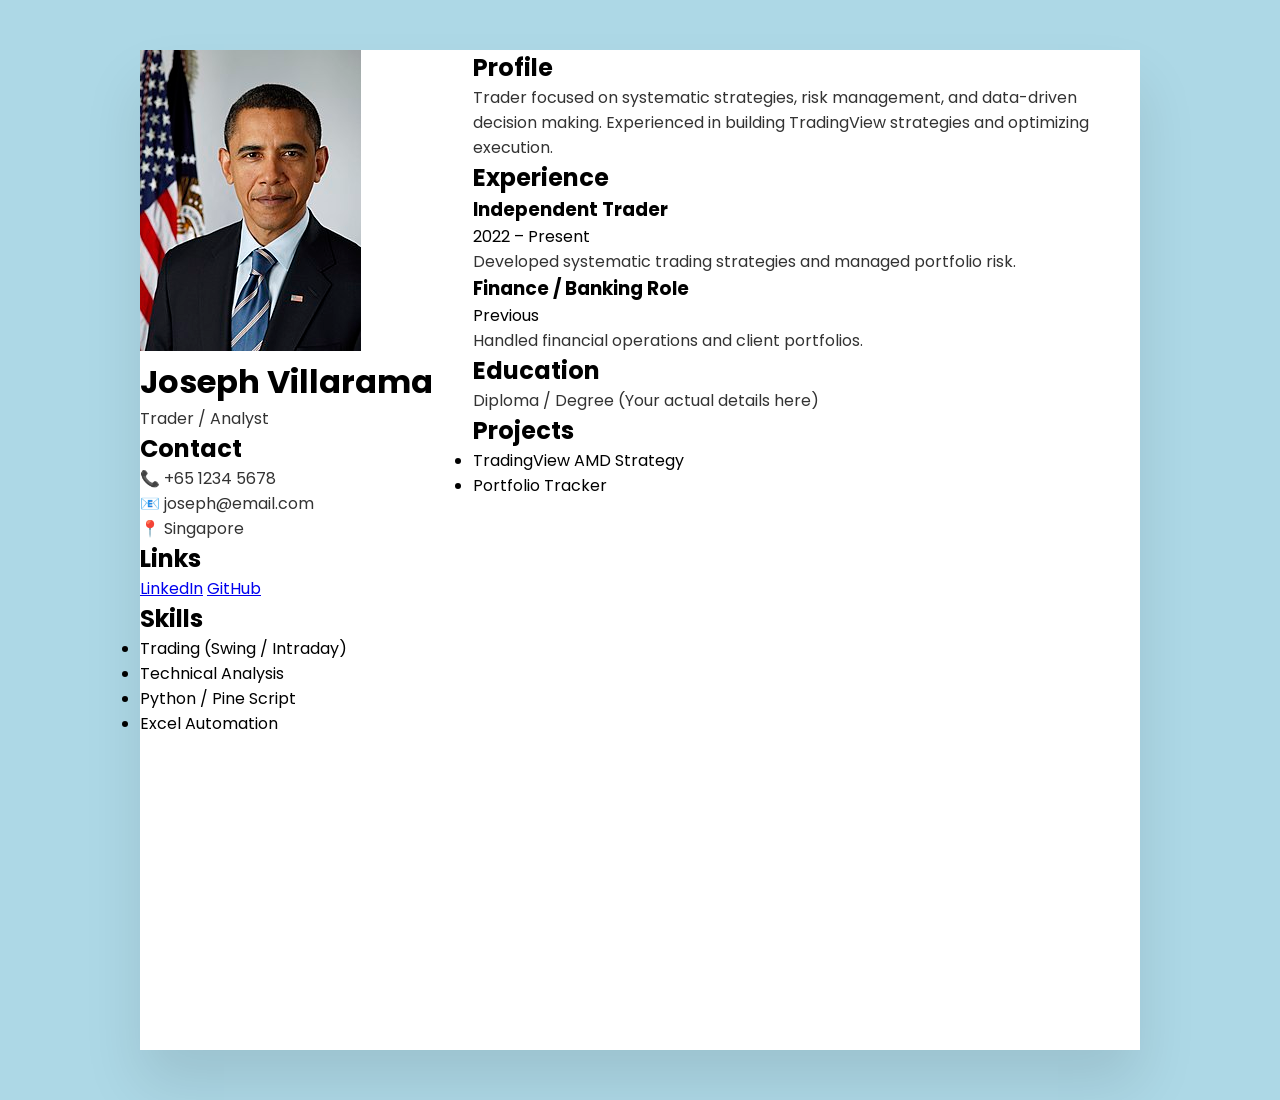
==== index.html @ 615ccbe6 "Rename test1.html to index.html" ====
<!DOCTYPE html>
<html lang="en">
<head>
    <meta charset="UTF-8">
    <meta name="viewport" content="width=device-width, initial-scale=1.0">
    <title>Joseph Villarama | Resume</title>
    <link rel="stylesheet" href="style.css">
</head>

<body>
<div class="container">

    <!-- LEFT SIDE -->
    <div class="left">
        <img src="img.jpg" class="profile-img">

        <h1>Joseph Villarama</h1>
        <p class="role">Trader / Analyst</p>

        <div class="section">
            <h2>Contact</h2>
            <p>📞 +65 1234 5678</p>
            <p>📧 joseph@email.com</p>
            <p>📍 Singapore</p>
        </div>

        <div class="section">
            <h2>Links</h2>
            <a href="https://www.linkedin.com" target="_blank">LinkedIn</a>
            <a href="https://github.com" target="_blank">GitHub</a>
        </div>

        <div class="section">
            <h2>Skills</h2>
            <ul>
                <li>Trading (Swing / Intraday)</li>
                <li>Technical Analysis</li>
                <li>Python / Pine Script</li>
                <li>Excel Automation</li>
            </ul>
        </div>
    </div>

    <!-- RIGHT SIDE -->
    <div class="right">

        <div class="section">
            <h2>Profile</h2>
            <p>
                Trader focused on systematic strategies, risk management, and data-driven decision making.
                Experienced in building TradingView strategies and optimizing execution.
            </p>
        </div>

        <div class="section">
            <h2>Experience</h2>

            <div class="job">
                <h3>Independent Trader</h3>
                <span>2022 – Present</span>
                <p>Developed systematic trading strategies and managed portfolio risk.</p>
            </div>

            <div class="job">
                <h3>Finance / Banking Role</h3>
                <span>Previous</span>
                <p>Handled financial operations and client portfolios.</p>
            </div>
        </div>

        <div class="section">
            <h2>Education</h2>
            <p>Diploma / Degree (Your actual details here)</p>
        </div>

        <div class="section">
            <h2>Projects</h2>
            <ul>
                <li>TradingView AMD Strategy</li>
                <li>Portfolio Tracker</li>
            </ul>
        </div>

    </div>
</div>
</body>
</html>
---- style.css ----
@import url('https://fonts.googleapis.com/css?family=Poppins:200,300,400,500,600,700,800,900&display=swap');
*
{
    margin: 0;
    padding: 0;
    box-sizing: border-box;
    font-family: 'Poppins', sans-serif;
}

body
{
    background: lightblue;
    display: flex;
    justify-content: center;
    align-items: center;
    min-height: 100vh;
}
.container
{
    position: relative;
    width: 100%;
    max-width: 1000px;
    min-height: 1000px;
    background: #fff;
    margin: 50px;
    display: grid;
    grid-template-columns: 1fr 2fr;
    box-shadow: 0 35px 55px rgba(0,0,0,0.1); 
}
.container .left_Side
{
    position: relative;
    background: #003147;
    padding: 40px;
}
.profileText
{
    position: relative;
    display: flex;
    flex-direction: column;
    align-items: center;
    padding-bottom: 20px;
    border-bottom: 1px solid rgba(255,255,255,0.2);
}
.profileText .imgBx
{
    position: relative;
    width: 200px;
    height: 200px;
    border-radius: 50%;
    overflow: hidden;
}
.profileText .imgBx img
{
    position: absolute;
    top: 0;
    left: 0;
    width: 100%;
    height: 100%;
    object-fit: cover;
}
.profileText h2
{
    color: #fff;
    font-size: 1.5em;
    margin-top: 20px;
    text-transform: uppercase;
    text-align: center;
    font-weight: 600;
    line-height: 1.4em;

}
.profileText h2 span
{
    font-size: 0.8em;
    font-weight: 300;
}
.contactInfo
{
    padding-top: 40px;
}
.title
{
    color: #fff;
    text-transform: uppercase;
    font-weight: 600;
    letter-spacing: 1px;
    margin-bottom: 20px;
}
.contactInfo ul
{
    position: relative;
}
.contactInfo ul li
{
    position: relative;
    list-style: none;
    margin: 10px 0;
    cursor: pointer;
}

.contactInfo ul li button
{
    background-color:#003147;
    border: none;
    color: white;
    padding: 0px 0px;
    text-align: center;
    text-decoration: underline;
    display: inline-block;
    font-size: 16px;

    position: relative;
    list-style: none;
    margin: 10px 0;
    cursor: pointer;
}

.contactInfo ul li .icon   
{
    display: inline-block;
    width: 30px;
    font-size: 18px;
    color: #03a9f4;

} 
.contactInfo ul li span
{
    color: #fff;
    font-weight: 300;
}   
.contactInfo.Education li
{
    margin-bottom: 15px;
}
.contactInfo.Education h5
{
    color: #03a9f4;
    font-weight: 500;
}
.contactInfo.Education h4:nth-child(2)
{
    color: #fff;
    font-weight: 500;
}
.contactInfo.Education h4
{
    color: #fff;
    font-weight: 300;
}
.contactInfo.Languages .percent
{
    position: relative;
    width: 100%;
    height: 6px;
    background: #081921;
    display: block;
    margin-top: 5px;

}

.contactInfo.Languages .percent div
{
    position: absolute;
    top: 0;
    left: 0;
    height: 100%;
    background: #03a9f4;

}

.container .right_Side
{
    position: relative;
    background: #fff;
    padding: 40px;
}

.about
{
    margin-bottom: 50px;
}

.about:last-child
{
    margin-bottom: 0;
}
.title2
{
    color: #003147;
    text-transform: uppercase;
    letter-spacing: 1px;
    margin-bottom: 10px;

}
p 
{
    color: #333;

}
.about .box
{
    display: flex;
    flex-direction: row;
    margin: 20px 0;
}

.about .box .year_company
{
    min-width: 150px;   
}

.about .box .year_company h5
{
    text-transform: uppercase;
    color: #848c90;
    font-weight: 600;

}

.about .box .text h4
{
    text-transform: uppercase;
    color: #2a7da2;
    font-size: 16px;
}

.skills .box
{
    position: relative;
    width: 100%;
    display: grid;
    grid-template-columns: 150px 1fr;
    justify-content: center;
    align-items: center;
}
.skills .box h4
{
    text-transform: uppercase;
    color: #848c90;
    font-weight: 500;

}

.skills .box .percent
{
    position: relative;
    width: 100%;
    height: 10px;
    background: #f0f0f0;

}

.skills .box .percent div
{
    position: absolute;
    top: 0;
    left: 0;
    height: 100%;
    background: #03a9f4;
}
.Interests ul
{
    display: grid;
    grid-template-columns: repeat(4,1fr);
}
.Interests ul li
{
    list-style: none;
    color: #333;
    font-weight: 500;
    margin: 10px 0;
}

.Interests ul li .fa 
{
    color: #03a9f4;
    font-size: 18px;
    width: 20px;

}

@media (max-width: 1000px)
{
    .container
    {
        margin: 10px; 
        grid-template-columns: repeat(1,1fr);
    }
    .Interests ul
    {
        grid-template-columns: (2,1fr);
    }
}

@media (max-width: 600px)
{
    .about .box
    {
        flex-direction: column;
    }
    .about .box .year_company 
    {
        margin-bottom: 5px;
    }
    .Interests ul
    {
        grid-template-columns: (1,1fr);
    }
    .skills .box
    {
        grid-template-columns: repeat(1,1fr);
    }

}
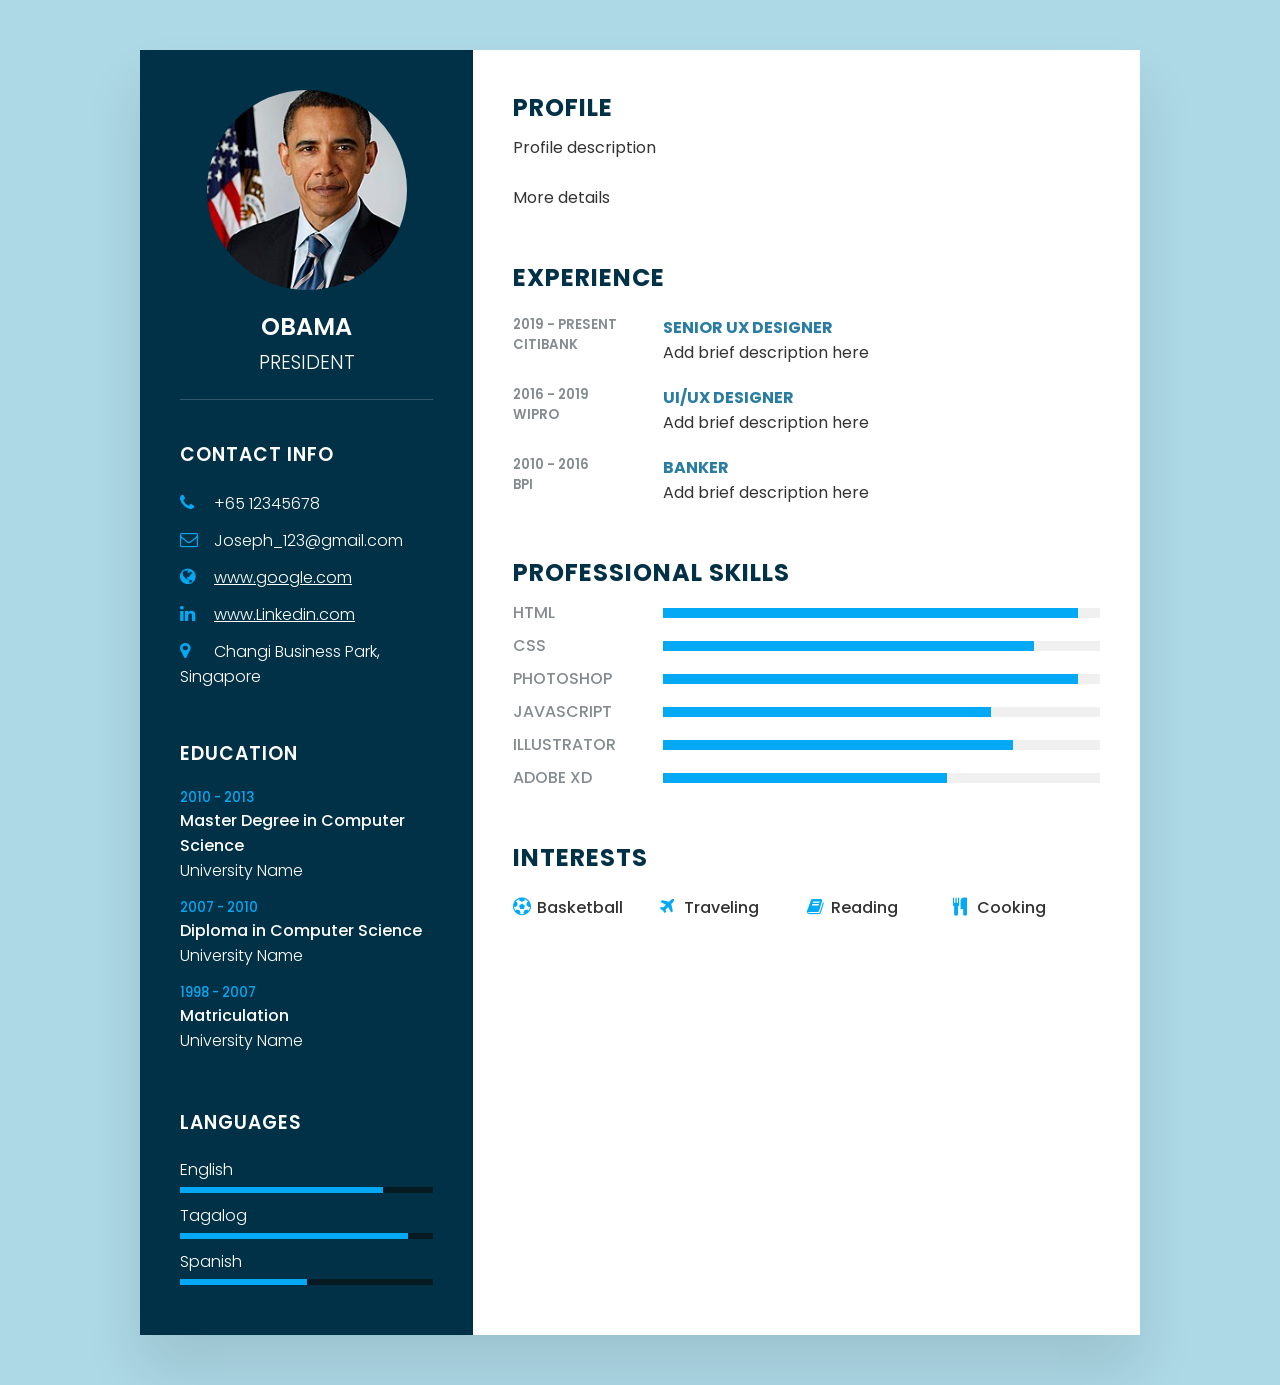
==== commit 83ee6bf9: "Add files via upload" ====
--- a/index.html
+++ b/index.html
@@ -1,87 +1,173 @@
 <!DOCTYPE html>
 <html lang="en">
 <head>
-    <meta charset="UTF-8">
-    <meta name="viewport" content="width=device-width, initial-scale=1.0">
-    <title>Joseph Villarama | Resume</title>
-    <link rel="stylesheet" href="style.css">
+  <meta name="viewport" content="width=device-width, initial-scale=1.0">
+  <meta charset="UTF-8">
+  <title>My CV</title>
+  <link rel="stylesheet" href="https://cdnjs.cloudflare.com/ajax/libs/font-awesome/4.7.0/css/font-awesome.css" integrity="sha512-5A8nwdMOWrSz20fDsjczgUidUBR8liPYU+WymTZP1lmY9G6Oc7HlZv156XqnsgNUzTyMefFTcsFH/tnJE/+xBg==" crossorigin="anonymous" referrerpolicy="no-referrer" />
+  <link rel="stylesheet" type="text/css" href="style.css">
 </head>
+<body>
+  <div class="container">
+    <div class="left_Side">
+      <div class="profileText">
+        <div class="imgBx">
+          <img src="img.jpg" alt="Profile Photo">
+        </div>
+        <h2>Obama<br><span>President</span></h2>
+      </div>
 
-<body>
-<div class="container">
+      <div class="contactInfo">
+        <h3 class="title">Contact Info</h3>
+        <ul>
+          <li>
+            <span class="icon"><i class="fa fa-phone" aria-hidden="true"></i></span>
+            <span class="text">+65 12345678</span>
+          </li>
+          <li>
+            <span class="icon"><i class="fa fa-envelope-o" aria-hidden="true"></i></span>
+            <span class="text">Joseph_123@gmail.com</span>
+          </li>
+          <li>
+            <span class="icon"><i class="fa fa-globe" aria-hidden="true"></i></span>
+            <button class="link-btn" onclick="gotoLink(this)" value="https://www.google.com/">www.google.com</button>
+          </li>
+          <li>
+            <span class="icon"><i class="fa fa-linkedin" aria-hidden="true"></i></span>
+            <button class="link-btn" onclick="gotoLink(this)" value="https://www.linkedin.com/in/joseph-christian-villarama/">www.Linkedin.com</button>
+          </li>
+          <li>
+            <span class="icon"><i class="fa fa-map-marker" aria-hidden="true"></i></span>
+            <span class="text">Changi Business Park, Singapore</span>
+          </li>
+        </ul>
+      </div>
 
-    <!-- LEFT SIDE -->
-    <div class="left">
-        <img src="img.jpg" class="profile-img">
+      <div class="contactInfo Education">
+        <h3 class="title">Education</h3>
+        <ul>
+          <li>
+            <h5>2010 - 2013</h5>
+            <h4>Master Degree in Computer Science</h4>
+            <h4>University Name</h4>
+          </li>
+          <li>
+            <h5>2007 - 2010</h5>
+            <h4>Diploma in Computer Science</h4>
+            <h4>University Name</h4>
+          </li>
+          <li>
+            <h5>1998 - 2007</h5>
+            <h4>Matriculation</h4>
+            <h4>University Name</h4>
+          </li>
+        </ul>
+      </div>
 
-        <h1>Joseph Villarama</h1>
-        <p class="role">Trader / Analyst</p>
-
-        <div class="section">
-            <h2>Contact</h2>
-            <p>📞 +65 1234 5678</p>
-            <p>📧 joseph@email.com</p>
-            <p>📍 Singapore</p>
-        </div>
-
-        <div class="section">
-            <h2>Links</h2>
-            <a href="https://www.linkedin.com" target="_blank">LinkedIn</a>
-            <a href="https://github.com" target="_blank">GitHub</a>
-        </div>
-
-        <div class="section">
-            <h2>Skills</h2>
-            <ul>
-                <li>Trading (Swing / Intraday)</li>
-                <li>Technical Analysis</li>
-                <li>Python / Pine Script</li>
-                <li>Excel Automation</li>
-            </ul>
-        </div>
+      <div class="contactInfo Languages">
+        <h3 class="title">Languages</h3>
+        <ul>
+          <li>
+            <span class="text">English</span>
+            <span class="percent"><div style="width: 80%;"></div></span>
+          </li>
+          <li>
+            <span class="text">Tagalog</span>
+            <span class="percent"><div style="width: 90%;"></div></span>
+          </li>
+          <li>
+            <span class="text">Spanish</span>
+            <span class="percent"><div style="width: 50%;"></div></span>
+          </li>
+        </ul>
+      </div>
     </div>
 
-    <!-- RIGHT SIDE -->
-    <div class="right">
+    <div class="right_Side">
+      <div class="about">
+        <h2 class="title2">Profile</h2>
+        <p>Profile description<br><br>More details</p>
+      </div>
 
-        <div class="section">
-            <h2>Profile</h2>
-            <p>
-                Trader focused on systematic strategies, risk management, and data-driven decision making.
-                Experienced in building TradingView strategies and optimizing execution.
-            </p>
+      <div class="about">
+        <h2 class="title2">Experience</h2>
+        <div class="box">
+          <div class="year_company">
+            <h5>2019 - Present</h5>
+            <h5>CitiBank</h5>
+          </div>
+          <div class="text">
+            <h4>Senior UX Designer</h4>
+            <p>Add brief description here</p>
+          </div>
         </div>
+        <div class="box">
+          <div class="year_company">
+            <h5>2016 - 2019</h5>
+            <h5>Wipro</h5>
+          </div>
+          <div class="text">
+            <h4>UI/UX Designer</h4>
+            <p>Add brief description here</p>
+          </div>
+        </div>
+        <div class="box">
+          <div class="year_company">
+            <h5>2010 - 2016</h5>
+            <h5>BPI</h5>
+          </div>
+          <div class="text">
+            <h4>Banker</h4>
+            <p>Add brief description here</p>
+          </div>
+        </div>
+      </div>
 
-        <div class="section">
-            <h2>Experience</h2>
+      <div class="about skills">
+        <h2 class="title2">Professional Skills</h2>
+        <div class="box">
+          <h4>HTML</h4>
+          <div class="percent"><div style="width: 95%;"></div></div>
+        </div>
+        <div class="box">
+          <h4>CSS</h4>
+          <div class="percent"><div style="width: 85%;"></div></div>
+        </div>
+        <div class="box">
+          <h4>Photoshop</h4>
+          <div class="percent"><div style="width: 95%;"></div></div>
+        </div>
+        <div class="box">
+          <h4>Javascript</h4>
+          <div class="percent"><div style="width: 75%;"></div></div>
+        </div>
+        <div class="box">
+          <h4>Illustrator</h4>
+          <div class="percent"><div style="width: 80%;"></div></div>
+        </div>
+        <div class="box">
+          <h4>Adobe XD</h4>
+          <div class="percent"><div style="width: 65%;"></div></div>
+        </div>
+      </div>
 
-            <div class="job">
-                <h3>Independent Trader</h3>
-                <span>2022 – Present</span>
-                <p>Developed systematic trading strategies and managed portfolio risk.</p>
-            </div>
+      <div class="about Interests">
+        <h2 class="title2">Interests</h2>
+        <ul>
+          <li><i class="fa fa-futbol-o" aria-hidden="true"></i> Basketball</li>
+          <li><i class="fa fa-plane" aria-hidden="true"></i> Traveling</li>
+          <li><i class="fa fa-book" aria-hidden="true"></i> Reading</li>
+          <li><i class="fa fa-cutlery" aria-hidden="true"></i> Cooking</li>
+        </ul>
+      </div>
+    </div>
+  </div>
 
-            <div class="job">
-                <h3>Finance / Banking Role</h3>
-                <span>Previous</span>
-                <p>Handled financial operations and client portfolios.</p>
-            </div>
-        </div>
-
-        <div class="section">
-            <h2>Education</h2>
-            <p>Diploma / Degree (Your actual details here)</p>
-        </div>
-
-        <div class="section">
-            <h2>Projects</h2>
-            <ul>
-                <li>TradingView AMD Strategy</li>
-                <li>Portfolio Tracker</li>
-            </ul>
-        </div>
-
-    </div>
-</div>
+  <script>
+    // Single declaration of gotoLink — opens URL in new tab
+    function gotoLink(btn) {
+      window.open(btn.value, '_blank', 'noopener,noreferrer');
+    }
+  </script>
 </body>
 </html>
--- a/style.css
+++ b/style.css
@@ -1,315 +1,294 @@
-@import url('https://fonts.googleapis.com/css?family=Poppins:200,300,400,500,600,700,800,900&display=swap');
-*
-{
-    margin: 0;
-    padding: 0;
-    box-sizing: border-box;
-    font-family: 'Poppins', sans-serif;
-}
-
-body
-{
-    background: lightblue;
-    display: flex;
-    justify-content: center;
-    align-items: center;
-    min-height: 100vh;
-}
-.container
-{
-    position: relative;
-    width: 100%;
-    max-width: 1000px;
-    min-height: 1000px;
-    background: #fff;
-    margin: 50px;
-    display: grid;
-    grid-template-columns: 1fr 2fr;
-    box-shadow: 0 35px 55px rgba(0,0,0,0.1); 
-}
-.container .left_Side
-{
-    position: relative;
-    background: #003147;
-    padding: 40px;
-}
-.profileText
-{
-    position: relative;
-    display: flex;
+@import url('https://fonts.googleapis.com/css2?family=Poppins:wght@200;300;400;500;600;700;800;900&display=swap');
+
+* {
+  margin: 0;
+  padding: 0;
+  box-sizing: border-box;
+  font-family: 'Poppins', sans-serif;
+}
+
+body {
+  background: lightblue;
+  display: flex;
+  justify-content: center;
+  align-items: center;
+  min-height: 100vh;
+}
+
+.container {
+  position: relative;
+  width: 100%;
+  max-width: 1000px;
+  min-height: 1000px;
+  background: #fff;
+  margin: 50px;
+  display: grid;
+  grid-template-columns: 1fr 2fr;
+  box-shadow: 0 35px 55px rgba(0, 0, 0, 0.1);
+}
+
+/* ── LEFT SIDE ── */
+.container .left_Side {
+  position: relative;
+  background: #003147;
+  padding: 40px;
+}
+
+.profileText {
+  position: relative;
+  display: flex;
+  flex-direction: column;
+  align-items: center;
+  padding-bottom: 20px;
+  border-bottom: 1px solid rgba(255, 255, 255, 0.2);
+}
+
+.profileText .imgBx {
+  position: relative;
+  width: 200px;
+  height: 200px;
+  border-radius: 50%;
+  overflow: hidden;
+}
+
+.profileText .imgBx img {
+  position: absolute;
+  top: 0;
+  left: 0;
+  width: 100%;
+  height: 100%;
+  object-fit: cover;
+}
+
+.profileText h2 {
+  color: #fff;
+  font-size: 1.5em;
+  margin-top: 20px;
+  text-transform: uppercase;
+  text-align: center;
+  font-weight: 600;
+  line-height: 1.4em;
+}
+
+.profileText h2 span {
+  font-size: 0.8em;
+  font-weight: 300;
+}
+
+.contactInfo {
+  padding-top: 40px;
+}
+
+.title {
+  color: #fff;
+  text-transform: uppercase;
+  font-weight: 600;
+  letter-spacing: 1px;
+  margin-bottom: 20px;
+}
+
+.contactInfo ul {
+  position: relative;
+}
+
+.contactInfo ul li {
+  position: relative;
+  list-style: none;
+  margin: 10px 0;
+}
+
+/* Link buttons in contact section */
+.link-btn {
+  background-color: transparent;
+  border: none;
+  color: #fff;
+  padding: 0;
+  text-decoration: underline;
+  font-size: 16px;
+  font-family: 'Poppins', sans-serif;
+  font-weight: 300;
+  cursor: pointer;
+}
+
+.link-btn:hover {
+  color: #03a9f4;
+}
+
+.contactInfo ul li .icon {
+  display: inline-block;
+  width: 30px;
+  font-size: 18px;
+  color: #03a9f4;
+}
+
+.contactInfo ul li span {
+  color: #fff;
+  font-weight: 300;
+}
+
+/* Education */
+.contactInfo.Education li {
+  margin-bottom: 15px;
+}
+
+.contactInfo.Education h5 {
+  color: #03a9f4;
+  font-weight: 500;
+}
+
+.contactInfo.Education h4:nth-child(2) {
+  color: #fff;
+  font-weight: 500;
+}
+
+.contactInfo.Education h4 {
+  color: #fff;
+  font-weight: 300;
+}
+
+/* Languages */
+.contactInfo.Languages .percent {
+  position: relative;
+  width: 100%;
+  height: 6px;
+  background: #081921;
+  display: block;
+  margin-top: 5px;
+}
+
+.contactInfo.Languages .percent div {
+  position: absolute;
+  top: 0;
+  left: 0;
+  height: 100%;
+  background: #03a9f4;
+}
+
+/* ── RIGHT SIDE ── */
+.container .right_Side {
+  position: relative;
+  background: #fff;
+  padding: 40px;
+}
+
+.about {
+  margin-bottom: 50px;
+}
+
+.about:last-child {
+  margin-bottom: 0;
+}
+
+.title2 {
+  color: #003147;
+  text-transform: uppercase;
+  letter-spacing: 1px;
+  margin-bottom: 10px;
+}
+
+p {
+  color: #333;
+}
+
+.about .box {
+  display: flex;
+  flex-direction: row;
+  margin: 20px 0;
+}
+
+.about .box .year_company {
+  min-width: 150px;
+}
+
+.about .box .year_company h5 {
+  text-transform: uppercase;
+  color: #848c90;
+  font-weight: 600;
+}
+
+.about .box .text h4 {
+  text-transform: uppercase;
+  color: #2a7da2;
+  font-size: 16px;
+}
+
+/* Skills */
+.skills .box {
+  position: relative;
+  width: 100%;
+  display: grid;
+  grid-template-columns: 150px 1fr;
+  justify-content: center;
+  align-items: center;
+  margin: 8px 0;
+}
+
+.skills .box h4 {
+  text-transform: uppercase;
+  color: #848c90;
+  font-weight: 500;
+}
+
+.skills .box .percent {
+  position: relative;
+  width: 100%;
+  height: 10px;
+  background: #f0f0f0;
+}
+
+.skills .box .percent div {
+  position: absolute;
+  top: 0;
+  left: 0;
+  height: 100%;
+  background: #03a9f4;
+}
+
+/* Interests */
+.Interests ul {
+  display: grid;
+  grid-template-columns: repeat(4, 1fr);
+}
+
+.Interests ul li {
+  list-style: none;
+  color: #333;
+  font-weight: 500;
+  margin: 10px 0;
+}
+
+.Interests ul li .fa {
+  color: #03a9f4;
+  font-size: 18px;
+  width: 20px;
+}
+
+/* ── RESPONSIVE ── */
+@media (max-width: 1000px) {
+  .container {
+    margin: 10px;
+    grid-template-columns: 1fr;  /* Fixed: was repeat(1,1fr) missing "repeat" */
+  }
+
+  .Interests ul {
+    grid-template-columns: repeat(2, 1fr);  /* Fixed: was broken syntax */
+  }
+}
+
+@media (max-width: 600px) {
+  .about .box {
     flex-direction: column;
-    align-items: center;
-    padding-bottom: 20px;
-    border-bottom: 1px solid rgba(255,255,255,0.2);
-}
-.profileText .imgBx
-{
-    position: relative;
-    width: 200px;
-    height: 200px;
-    border-radius: 50%;
-    overflow: hidden;
-}
-.profileText .imgBx img
-{
-    position: absolute;
-    top: 0;
-    left: 0;
-    width: 100%;
-    height: 100%;
-    object-fit: cover;
-}
-.profileText h2
-{
-    color: #fff;
-    font-size: 1.5em;
-    margin-top: 20px;
-    text-transform: uppercase;
-    text-align: center;
-    font-weight: 600;
-    line-height: 1.4em;
-
-}
-.profileText h2 span
-{
-    font-size: 0.8em;
-    font-weight: 300;
-}
-.contactInfo
-{
-    padding-top: 40px;
-}
-.title
-{
-    color: #fff;
-    text-transform: uppercase;
-    font-weight: 600;
-    letter-spacing: 1px;
-    margin-bottom: 20px;
-}
-.contactInfo ul
-{
-    position: relative;
-}
-.contactInfo ul li
-{
-    position: relative;
-    list-style: none;
-    margin: 10px 0;
-    cursor: pointer;
-}
-
-.contactInfo ul li button
-{
-    background-color:#003147;
-    border: none;
-    color: white;
-    padding: 0px 0px;
-    text-align: center;
-    text-decoration: underline;
-    display: inline-block;
-    font-size: 16px;
-
-    position: relative;
-    list-style: none;
-    margin: 10px 0;
-    cursor: pointer;
-}
-
-.contactInfo ul li .icon   
-{
-    display: inline-block;
-    width: 30px;
-    font-size: 18px;
-    color: #03a9f4;
-
-} 
-.contactInfo ul li span
-{
-    color: #fff;
-    font-weight: 300;
-}   
-.contactInfo.Education li
-{
-    margin-bottom: 15px;
-}
-.contactInfo.Education h5
-{
-    color: #03a9f4;
-    font-weight: 500;
-}
-.contactInfo.Education h4:nth-child(2)
-{
-    color: #fff;
-    font-weight: 500;
-}
-.contactInfo.Education h4
-{
-    color: #fff;
-    font-weight: 300;
-}
-.contactInfo.Languages .percent
-{
-    position: relative;
-    width: 100%;
-    height: 6px;
-    background: #081921;
-    display: block;
-    margin-top: 5px;
-
-}
-
-.contactInfo.Languages .percent div
-{
-    position: absolute;
-    top: 0;
-    left: 0;
-    height: 100%;
-    background: #03a9f4;
-
-}
-
-.container .right_Side
-{
-    position: relative;
-    background: #fff;
-    padding: 40px;
-}
-
-.about
-{
-    margin-bottom: 50px;
-}
-
-.about:last-child
-{
-    margin-bottom: 0;
-}
-.title2
-{
-    color: #003147;
-    text-transform: uppercase;
-    letter-spacing: 1px;
-    margin-bottom: 10px;
-
-}
-p 
-{
-    color: #333;
-
-}
-.about .box
-{
-    display: flex;
-    flex-direction: row;
-    margin: 20px 0;
-}
-
-.about .box .year_company
-{
-    min-width: 150px;   
-}
-
-.about .box .year_company h5
-{
-    text-transform: uppercase;
-    color: #848c90;
-    font-weight: 600;
-
-}
-
-.about .box .text h4
-{
-    text-transform: uppercase;
-    color: #2a7da2;
-    font-size: 16px;
-}
-
-.skills .box
-{
-    position: relative;
-    width: 100%;
-    display: grid;
-    grid-template-columns: 150px 1fr;
-    justify-content: center;
-    align-items: center;
-}
-.skills .box h4
-{
-    text-transform: uppercase;
-    color: #848c90;
-    font-weight: 500;
-
-}
-
-.skills .box .percent
-{
-    position: relative;
-    width: 100%;
-    height: 10px;
-    background: #f0f0f0;
-
-}
-
-.skills .box .percent div
-{
-    position: absolute;
-    top: 0;
-    left: 0;
-    height: 100%;
-    background: #03a9f4;
-}
-.Interests ul
-{
-    display: grid;
-    grid-template-columns: repeat(4,1fr);
-}
-.Interests ul li
-{
-    list-style: none;
-    color: #333;
-    font-weight: 500;
-    margin: 10px 0;
-}
-
-.Interests ul li .fa 
-{
-    color: #03a9f4;
-    font-size: 18px;
-    width: 20px;
-
-}
-
-@media (max-width: 1000px)
-{
-    .container
-    {
-        margin: 10px; 
-        grid-template-columns: repeat(1,1fr);
-    }
-    .Interests ul
-    {
-        grid-template-columns: (2,1fr);
-    }
-}
-
-@media (max-width: 600px)
-{
-    .about .box
-    {
-        flex-direction: column;
-    }
-    .about .box .year_company 
-    {
-        margin-bottom: 5px;
-    }
-    .Interests ul
-    {
-        grid-template-columns: (1,1fr);
-    }
-    .skills .box
-    {
-        grid-template-columns: repeat(1,1fr);
-    }
-
-}+  }
+
+  .about .box .year_company {
+    margin-bottom: 5px;
+  }
+
+  .Interests ul {
+    grid-template-columns: repeat(1, 1fr);  /* Fixed: was broken syntax */
+  }
+
+  .skills .box {
+    grid-template-columns: 1fr;  /* Fixed: was repeat(1,1fr) missing "repeat" */
+  }
+}
